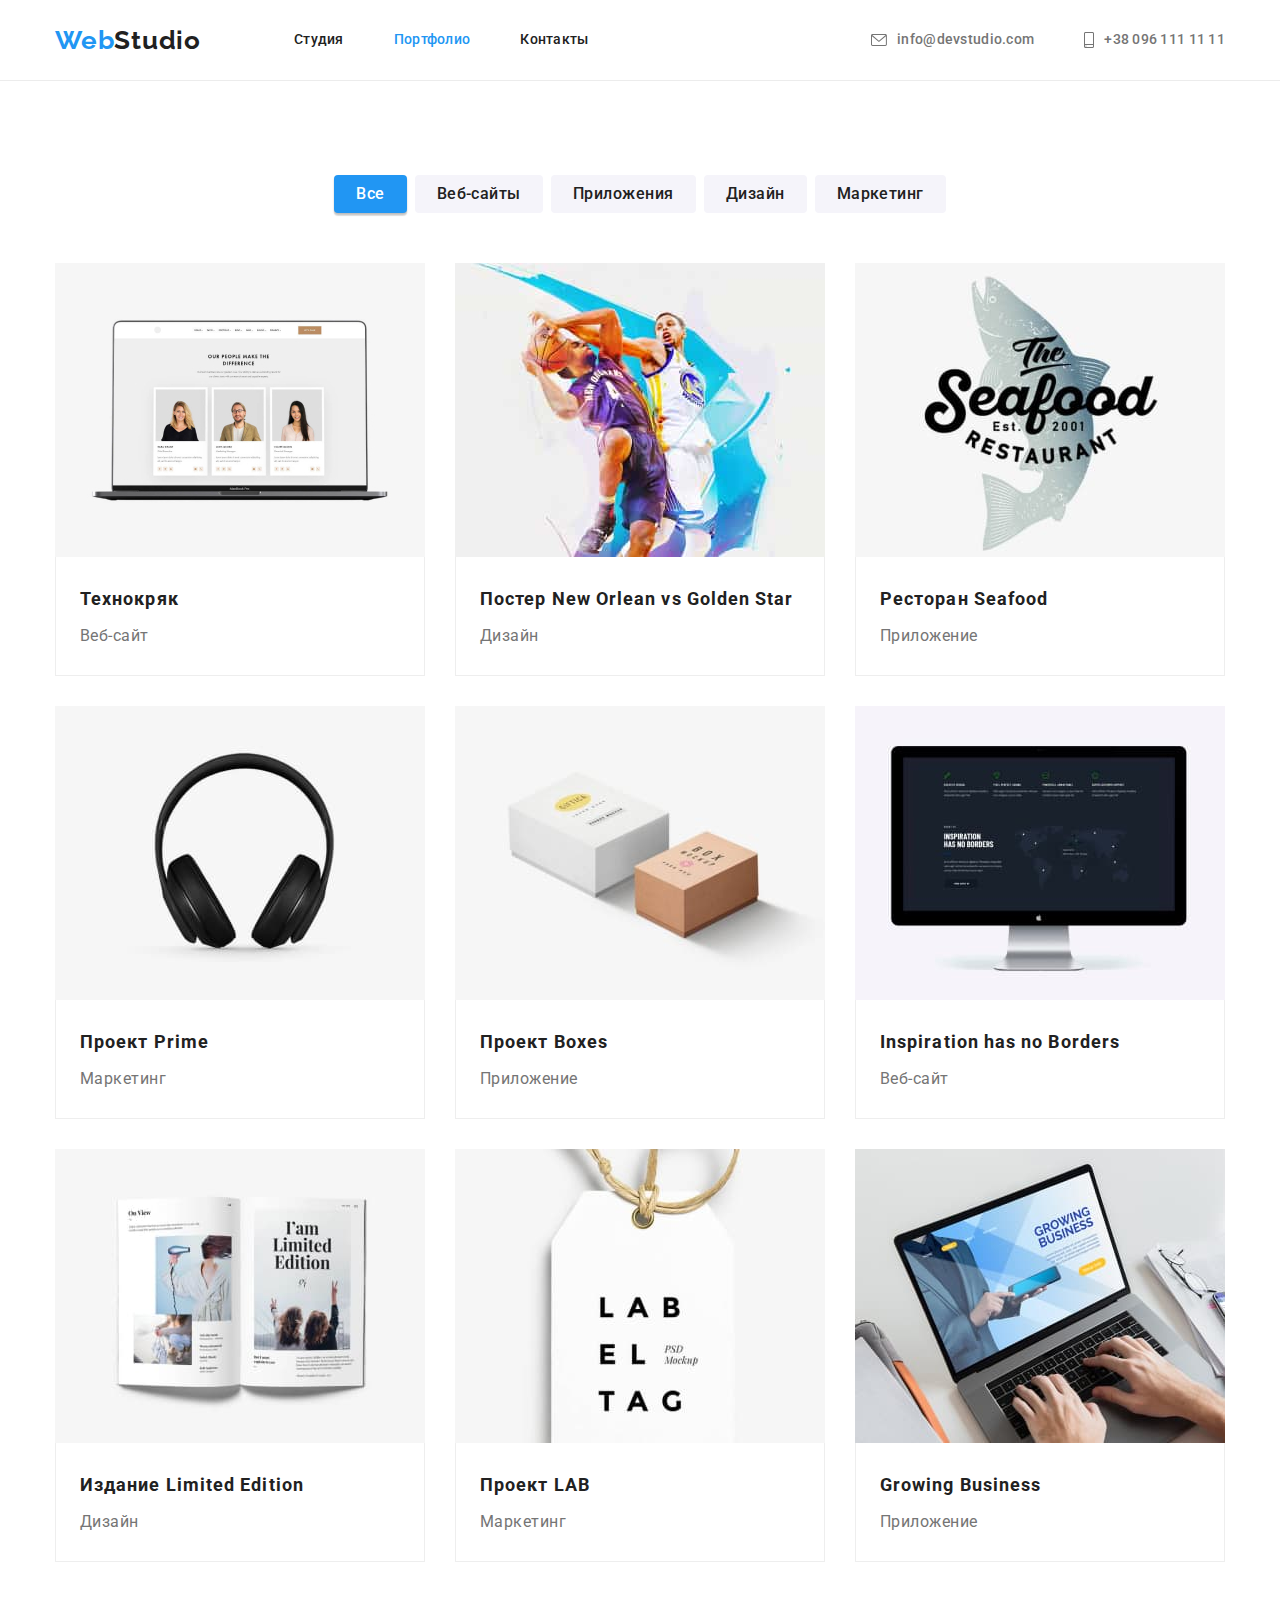
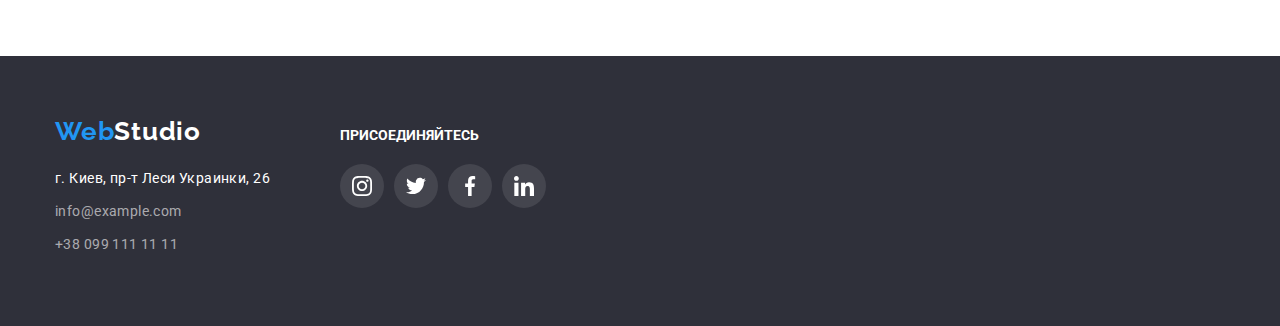
==== portfolio.html @ ba4d02d9 "Initial commit" ====
<!DOCTYPE html>
<html lang="ru">
  <head>
    <meta charset="UTF-8" />
    <meta http-equiv="X-UA-Compatible" content="IE=edge" />
    <meta name="viewport" content="width=device-width, initial-scale=1.0" />
    <title>Портфолио</title>
    <link
      href="https://fonts.googleapis.com/css2?family=Raleway:wght@700&family=Roboto:wght@400;500;700;900&display=swap"
      rel="stylesheet"
    />
    <link
      rel="stylesheet"
      href="https://cdnjs.cloudflare.com/ajax/libs/modern-normalize/1.1.0/modern-normalize.min.css"
    />
    <link rel="stylesheet" href="./css/styles.css" />
  </head>
  <body>
    <!--Шапка-->
    <header class="portfolio-header header">
      <div class="container main-info">
        <a href="./index.html" class="logo">Web<span class="studio-header">Studio</span></a>
        <nav>
          <ul class="site-nav list">
            <li class="item"><a href="./index.html" class="link">Студия</a></li>
            <li class="item"><a href="./portfolio.html" class="link current">Портфолио</a></li>
            <li class="item"><a href="" class="link">Контакты</a></li>
          </ul>
        </nav>
        <ul class="contacts-list list">
          <li class="item">
            <a href="mailto:info@devstudio.com" class="link header-contacts">
              <svg class="icon mail" width="16" height="12">
                <use href="./images/icons.svg#mail"></use>
              </svg>
              info@devstudio.com</a
            >
          </li>
          <li class="item">
            <a href="tel:+380961111111" class="link header-contacts">
              <svg class="icon phone" width="10" height="16">
                <use href="./images/icons.svg#icon-smartphone"></use>
              </svg>
              +38 096 111 11 11</a
            >
          </li>
        </ul>
      </div>
    </header>
    <!-- Основная часть -->
    <main>
      <section class="portfolio-main">
        <div class="container">
          <h1 class="visually-hidden">Портфолио</h1>
          <ul class="button-list list">
            <li class="item"><button type="button" class="active button">Все</button></li>
            <li class="item"><button type="button" class="button">Веб-сайты</button></li>
            <li class="item"><button type="button" class="button">Приложения</button></li>
            <li class="item"><button type="button" class="button">Дизайн</button></li>
            <li class="item"><button type="button" class="button">Маркетинг</button></li>
          </ul>
          <ul class="images-container list">
            <li class="images-item">
              <img class="portfolio-logos" src="./images/port1.jpg" alt="ноутбук" width="370" />
              <div class="pictures-text">
                <h2 class="tech-title">Технокряк</h2>
                <p class="tech-text">Веб-сайт</p>
              </div>
            </li>
            <li class="images-item">
              <img
                class="portfolio-logos"
                src="./images/port2.jpg"
                alt="баскетболисты"
                width="370"
              />
              <div class="pictures-text">
                <h2 class="tech-title">Постер New Orlean vs Golden Star</h2>
                <p class="tech-text">Дизайн</p>
              </div>
            </li>
            <li class="images-item">
              <img class="portfolio-logos" src="./images/port3.jpg" alt="рыба" width="370" />
              <div class="pictures-text">
                <h2 class="tech-title">Ресторан Seafood</h2>
                <p class="tech-text">Приложение</p>
              </div>
            </li>
            <li class="images-item">
              <img class="portfolio-logos" src="./images/port4.jpg" alt="наушники" width="370" />
              <div class="pictures-text">
                <h2 class="tech-title">Проект Prime</h2>
                <p class="tech-text">Маркетинг</p>
              </div>
            </li>
            <li class="images-item">
              <img class="portfolio-logos" src="./images/port5.jpg" alt="коробки" width="370" />
              <div class="pictures-text">
                <h2 class="tech-title">Проект Boxes</h2>
                <p class="tech-text">Приложение</p>
              </div>
            </li>
            <li class="images-item">
              <img
                class="portfolio-logos"
                src="./images/port6.jpg"
                alt="компьютер-моноблок"
                width="370"
              />
              <div class="pictures-text">
                <h2 class="tech-title">Inspiration has no Borders</h2>
                <p class="tech-text">Веб-сайт</p>
              </div>
            </li>
            <li class="images-item">
              <img
                class="portfolio-logos"
                src="./images/port7.jpg"
                alt="раскрытая книга"
                width="370"
              />
              <div class="pictures-text">
                <h2 class="tech-title">Издание Limited Edition</h2>
                <p class="tech-text">Дизайн</p>
              </div>
            </li>
            <li class="images-item">
              <img class="portfolio-logos" src="./images/port8.jpg" alt="бирка" width="370" />
              <div class="pictures-text">
                <h2 class="tech-title">Проект LAB</h2>
                <p class="tech-text">Маркетинг</p>
              </div>
            </li>
            <li class="images-item">
              <img
                class="portfolio-logos"
                src="./images/port9.jpg"
                alt="работа за ноубуком"
                width="370"
              />
              <div class="pictures-text">
                <h2 class="tech-title">Growing Business</h2>
                <p class="tech-text">Приложение</p>
              </div>
            </li>
          </ul>
        </div>
      </section>
    </main>
    <!--Футер -->
    <footer class="footer">
      <div class="container footer-socials">
        <div class="footer-address">
          <a href="./index.html" class="logo">Web<span class="studio-footer">Studio</span></a>
          <address class="address">
            <a
              href="http://bit.ly/3pXMvUd"
              target="_blank"
              class="location"
              rel="noopener noreferrer"
              >г. Киев, пр-т Леси Украинки, 26</a
            >
          </address>
          <ul class="footer-list">
            <li class="location-item">
              <a href="mailto:info@example.com" class="footer-contacts">info@example.com</a>
            </li>
            <li class="location-item">
              <a href="tel:+380991111111" class="footer-contacts">+38 099 111 11 11</a>
            </li>
          </ul>
        </div>
        <div class="join">
          <h2 class="join-title">Присоединяйтесь</h2>
          <ul class="socials list">
            <li class="social-item">
              <a class="social-link" href="">
                <svg class="social-icon">
                  <use href="./images/icons.svg#instagram"></use>
                </svg>
              </a>
            </li>
            <li class="social-item">
              <a class="social-link" href="">
                <svg class="social-icon">
                  <use href="./images/icons.svg#twitter"></use>
                </svg>
              </a>
            </li>
            <li class="social-item">
              <a class="social-link" href="">
                <svg class="social-icon">
                  <use href="./images/icons.svg#facebook"></use>
                </svg>
              </a>
            </li>
            <li class="social-item">
              <a class="social-link" href="">
                <svg class="social-icon">
                  <use href="./images/icons.svg#linkedin"></use>
                </svg>
              </a>
            </li>
          </ul>
        </div>
      </div>
    </footer>
  </body>
</html>
---- css/styles.css ----
:root {
  --hero-text-color: #ffffff;
  --primary-text-color: rgba(117, 117, 117, 1);
  --title-text-color: #212121;
  --accent-color: #2196f3;
  --header-bg-color: #ffffff;
  --primary-bg-color: #e5e5e5;
  --second-bg-color: #2f303a;
  --third-bg-color: #f5f4fa;
}

html {
  box-sizing: border-box;
}

/* General */
body {
  color: var(--primary-text-color);
  font-family: Roboto, sans-serif;
  font-size: 14px;
}

div {
  display: block;
}

.link {
  text-decoration: none;
}

img {
  display: block;
}

.logo {
  display: block;

  font-family: 'Raleway', sans-serif;
  font-weight: 700;
  font-size: 26px;
  line-height: 1.19;
  letter-spacing: 0.03em;
  color: var(--accent-color);
  text-decoration: none;
}

.button:hover,
.button:focus {
  box-shadow: 0px 3px 1px rgba(0, 0, 0, 0.1), 0px 1px 2px rgba(0, 0, 0, 0.08),
    0px 2px 2px rgba(0, 0, 0, 0.12);
  background-color: var(--accent-color);
  color: var(--header-bg-color);
}

.header {
  color: var(--header-bg-color);
}

.header-contacts {
  display: flex;
  align-items: center;

  font-weight: 500;
  font-size: 14px;
  line-height: 1.14;
  letter-spacing: 0.02em;
  color: var(--primary-text-color);
}

.visually-hidden {
  position: absolute;
  width: 1px;
  height: 1px;
  margin: -1px;
  border: 0;
  padding: 0;
  white-space: nowrap;
  clip-path: inset(100%);
  clip: rect(0 0 0 0);
  overflow: hidden;
}

.footer-contacts:hover,
.footer-contacts:focus,
.header-contacts:hover,
.header-contacts:focus {
  color: var(--accent-color);
}

.list,
.team-list,
.features-list,
.footer-list {
  list-style: none;
  padding: 0;
  margin: 0;
}

h1 {
  font-weight: 900;
  font-size: 44px;
  line-height: 1.36;
  text-align: center;
  letter-spacing: 0.06em;
  text-transform: uppercase;
}

h2 {
  font-weight: 700;
  color: var(--title-text-color);
}

p,
h1,
h2,
h3,
h4,
h5,
h6 {
  margin: 0;
  padding: 0;
}

ul {
  margin: 0;
}

.container {
  margin-left: auto;
  margin-right: auto;
  width: 1200px;
  padding-left: 15px;
  padding-right: 15px;
}

.images-container {
  display: flex;
  flex-wrap: wrap;
}

.images-item {
  width: calc((100% - 60px) / 3);
  margin-right: 30px;
  margin-bottom: 30px;
}

.images-item:hover {
  box-shadow: 0px 1px 1px rgba(0, 0, 0, 0.12), 0px 4px 4px rgba(0, 0, 0, 0.06),
    1px 4px 6px rgba(0, 0, 0, 0.16);
}

.images-item:nth-child(3n) {
  margin-right: 0;
}

.images-item:nth-last-child(-n + 3) {
  margin-bottom: 0;
}

/* Studia */

/* Header */
.studio-header {
  color: var(--title-text-color);
}

/* Main Info */

.main-info {
  display: flex;
  align-items: center;
}

/* Site nav */
.site-nav {
  display: flex;
  margin-left: 93px;
}

.site-nav .item + .item {
  margin-left: 50px;
}

.site-nav .link {
  display: block;
  padding-top: 32px;
  padding-bottom: 32px;
  color: var(--title-text-color);
  font-weight: 500;
  font-size: 14px;
  line-height: 1.14;
  letter-spacing: 0.02em;
}

.site-nav .link:hover,
.site-nav .link:focus {
  color: var(--accent-color);
}

.site-nav .link.current {
  color: var(--accent-color);
}

/* Contacts-list */

.contacts-list {
  display: flex;
  margin-left: auto;
}

.contacts-list .header-contacts {
  fill: var(--primary-text-color);
}

.contacts-list .item + .item {
  margin-left: 50px;
}

.contacts-list .header-contacts:hover,
.contacts-list .header-contacts:focus {
  fill: var(--accent-color);
}

/* Hero */
.hero {
  background-color: var(--second-bg-color);
  text-align: center;
  padding: 200px 0;
}

.overlay {
  max-width: 1600px;
  min-height: 600px;
  margin-left: auto;
  margin-right: auto;
  background-image: linear-gradient(to right, rgba(47, 48, 58, 0.4), rgba(47, 48, 58, 0.4)),
    url(../images/hero-bg.jpg);
  background-repeat: no-repeat;
  background-position: center;
  background-size: cover;
}

.hero-title {
  color: var(--hero-text-color);
  margin: 0 auto 30px;
}

/* Features */

.features-list .title,
.title {
  color: var(--title-text-color);
}

.features-thumb {
  display: flex;
  margin-bottom: 30px;
  height: 120px;
  background-color: var(--third-bg-color);
  border-radius: 4px;
  align-items: center;
  justify-content: center;
}

.icon {
  margin-right: 10px;
  align-self: center;
}

.svg-main {
  width: 70px;
  height: 70px;
}

.features-list {
  display: flex;
}

.features-item:not(:last-child) {
  margin-right: 30px;
}

.features-item {
  width: calc((100%-90) / 4);
}

.title {
  margin-bottom: 10px;
  text-align: center;
  font-weight: 500;
  font-size: 16px;
  line-height: 1.18;
  letter-spacing: 0.03em;
}

.human {
  display: block;
}

.title-features {
  color: var(--title-text-color);
  font-weight: 700;
  font-size: 14px;
  line-height: 1.14;
  letter-spacing: 0.03em;
  text-transform: uppercase;
  margin-top: 0;
  margin-bottom: 10px;
}

.features-text {
  font-size: 14px;
  line-height: 1.71;
}

.team-text {
  padding-bottom: 16px;
  font-size: 16px;
  line-height: 1.18;
  letter-spacing: 0.03em;
  text-align: center;
}

/* Pictures */

.images-list {
  display: flex;
}

.picture-item {
  width: calc((100%-60) / 3);
}

.picture-item:not(:last-child) {
  margin-right: 30px;
}

.direction {
  display: flex;
  flex-direction: column;
}

/* Section */

.section-first {
  padding-top: 94px;
  padding-bottom: 94px;
}

.section-second {
  padding-bottom: 94px;
}

.section-title {
  color: var(--title-text-color);
  font-weight: 700;
  font-size: 36px;
  line-height: 1.16;
  text-align: center;
  letter-spacing: 0.03em;

  margin-bottom: 50px;
}

.team-section {
  background-color: var(--third-bg-color);
  padding-top: 94px;
  padding-bottom: 94px;
}

/* Team */

.team-list {
  display: flex;
}

.teammate {
  width: calc((100%-90) / 4);
  background-color: #ffffff;
  box-shadow: 0px 1px 3px rgba(0, 0, 0, 0.12), 0px 1px 1px rgba(0, 0, 0, 0.14),
    0px 2px 1px rgba(0, 0, 0, 0.2);
}

.teammate:not(:last-child) {
  margin-right: 30px;
}

.pictures-text {
  padding: 24px 24px;
  border-left: 1px solid #eeeeee;
  border-right: 1px solid #eeeeee;
  border-bottom: 1px solid #eeeeee;
}

.description {
  padding-top: 30px;
  padding-bottom: 30px;
}

.team-soc-list {
  display: flex;
  justify-content: center;
}

.team-soc-item {
  width: 44px;
  height: 44px;
  margin-left: 10px;
}

.team-soc-item:first-child {
  margin-left: 0;
}

.team-soc-link {
  display: flex;
  align-items: center;
  justify-content: center;
  width: 100%;
  height: 100%;
  border-radius: 50%;
  fill: #afb1b8;
}

.team-soc-link:hover,
.team-soc-link:focus {
  background-color: var(--accent-color);
  fill: var(--header-bg-color);
}

/* CLients */

.clients {
  padding-top: 94px;
  padding-bottom: 94px;
}

.clients-list {
  display: flex;
}

.clients-item:not(:last-child) {
  margin-right: 30px;
}

.clients-link {
  display: flex;
  width: 170px;
  height: 92px;
  justify-content: center;
  align-items: center;
  border-radius: 4px;
  border: 1px solid #afb1b8;
  fill: #afb1b8;
}

.clients-link:hover {
  border: 1px solid var(--accent-color);
}

.clients-logo {
  width: 106px;
  height: 60px;
}

.clients-link:hover {
  fill: var(--accent-color);
}

/* Studio-Button */

.button.primary {
  min-width: 200px;
  font-weight: 700;
  font-size: 16px;
  line-height: 1.87;
  align-items: center;
  text-align: center;
  letter-spacing: 0.06em;

  color: var(--hero-text-color);
  background-color: var(--accent-color);
  box-shadow: 0px 4px 4px rgba(0, 0, 0, 0.15);

  cursor: pointer;
  border-radius: 4px;
  padding: 10px 32px;
}

/* Portfolio */

.portfolio-header {
  border-bottom: 1px solid #ececec;
}

.portfolio-main {
  background-color: var(--header-bg-color);
  padding-top: 94px;
  padding-bottom: 94px;
}

.button-list {
  display: flex;
  justify-content: center;
  margin-bottom: 50px;
}

.button {
  display: inline-block;
  border: 0;
  font-family: inherit;
  color: var(--title-text-color);
  background-color: var(--third-bg-color);
  font-weight: 500;
  font-size: 16px;
  line-height: 1.62;
  text-align: center;
  letter-spacing: 0.03em;
  cursor: pointer;
  border-radius: 4px;
  padding: 6px 22px;
}

.active {
  box-shadow: 0px 3px 1px rgba(0, 0, 0, 0.1), 0px 1px 2px rgba(0, 0, 0, 0.08),
    0px 2px 2px rgba(0, 0, 0, 0.12);
  color: #ffffff;
  background-color: #2196f3;
}

.button-list .item + .item {
  margin-left: 8px;
}

.button-list {
  display: flex;
  justify-content: center;
  margin-bottom: 50px;
}

.tech-title {
  margin-bottom: 4px;

  font-weight: 700;
  font-size: 18px;
  line-height: 2;
  letter-spacing: 0.06em;
  color: var(--title-text-color);
}

.tech-text {
  margin-bottom: 0;
  margin-top: 0;
  font-size: 16px;
  line-height: 1.88;
  letter-spacing: 0.03em;
  color: var(--primary-text-color);
}

/* Footer */

.footer-contacts {
  color: rgba(255, 255, 255, 0.6);
  font-style: normal;
  font-size: 14px;
  line-height: 1.71;
  letter-spacing: 0.03em;
  text-decoration: none;
}

.footer-address {
  margin-right: 70px;
}

.studio-footer {
  color: var(--hero-text-color);
}

.footer {
  background-color: var(--second-bg-color);
  padding-top: 60px;
  padding-bottom: 60px;
}

.location {
  display: inline-block;
  margin-top: 20px;
  margin-bottom: 9px;
  color: var(--header-bg-color);
  font-style: normal;
  font-size: 14px;
  line-height: 1.71;
  letter-spacing: 0.03em;
  text-decoration: none;
}

.container > .logo-item {
  display: inline-block;
  margin-bottom: 20px;
}

.container > .logo {
  display: inline-block;
}

.location-item {
  margin-bottom: 9px;
}

.join-title {
  margin-bottom: 20px;
  font-weight: 700;
  line-height: 1.14;
  font-size: 14px;
  text-transform: uppercase;
  color: var(--header-bg-color);
}

.socials {
  display: flex;
}

.footer-socials {
  display: flex;
  align-items: baseline;
}

.socials .social-item + .social-item {
  margin-left: 10px;
}

.social-link {
  display: flex;
  align-items: center;
  justify-content: center;
  width: 44px;
  height: 44px;
  border-radius: 50%;
  background-color: rgba(255, 255, 255, 0.1);
}

.social-link:hover {
  background-color: var(--accent-color);
  fill: var(--header-bg-color);
}

.social-icon {
  width: 20px;
  height: 20px;
  fill: var(--hero-text-color);
}
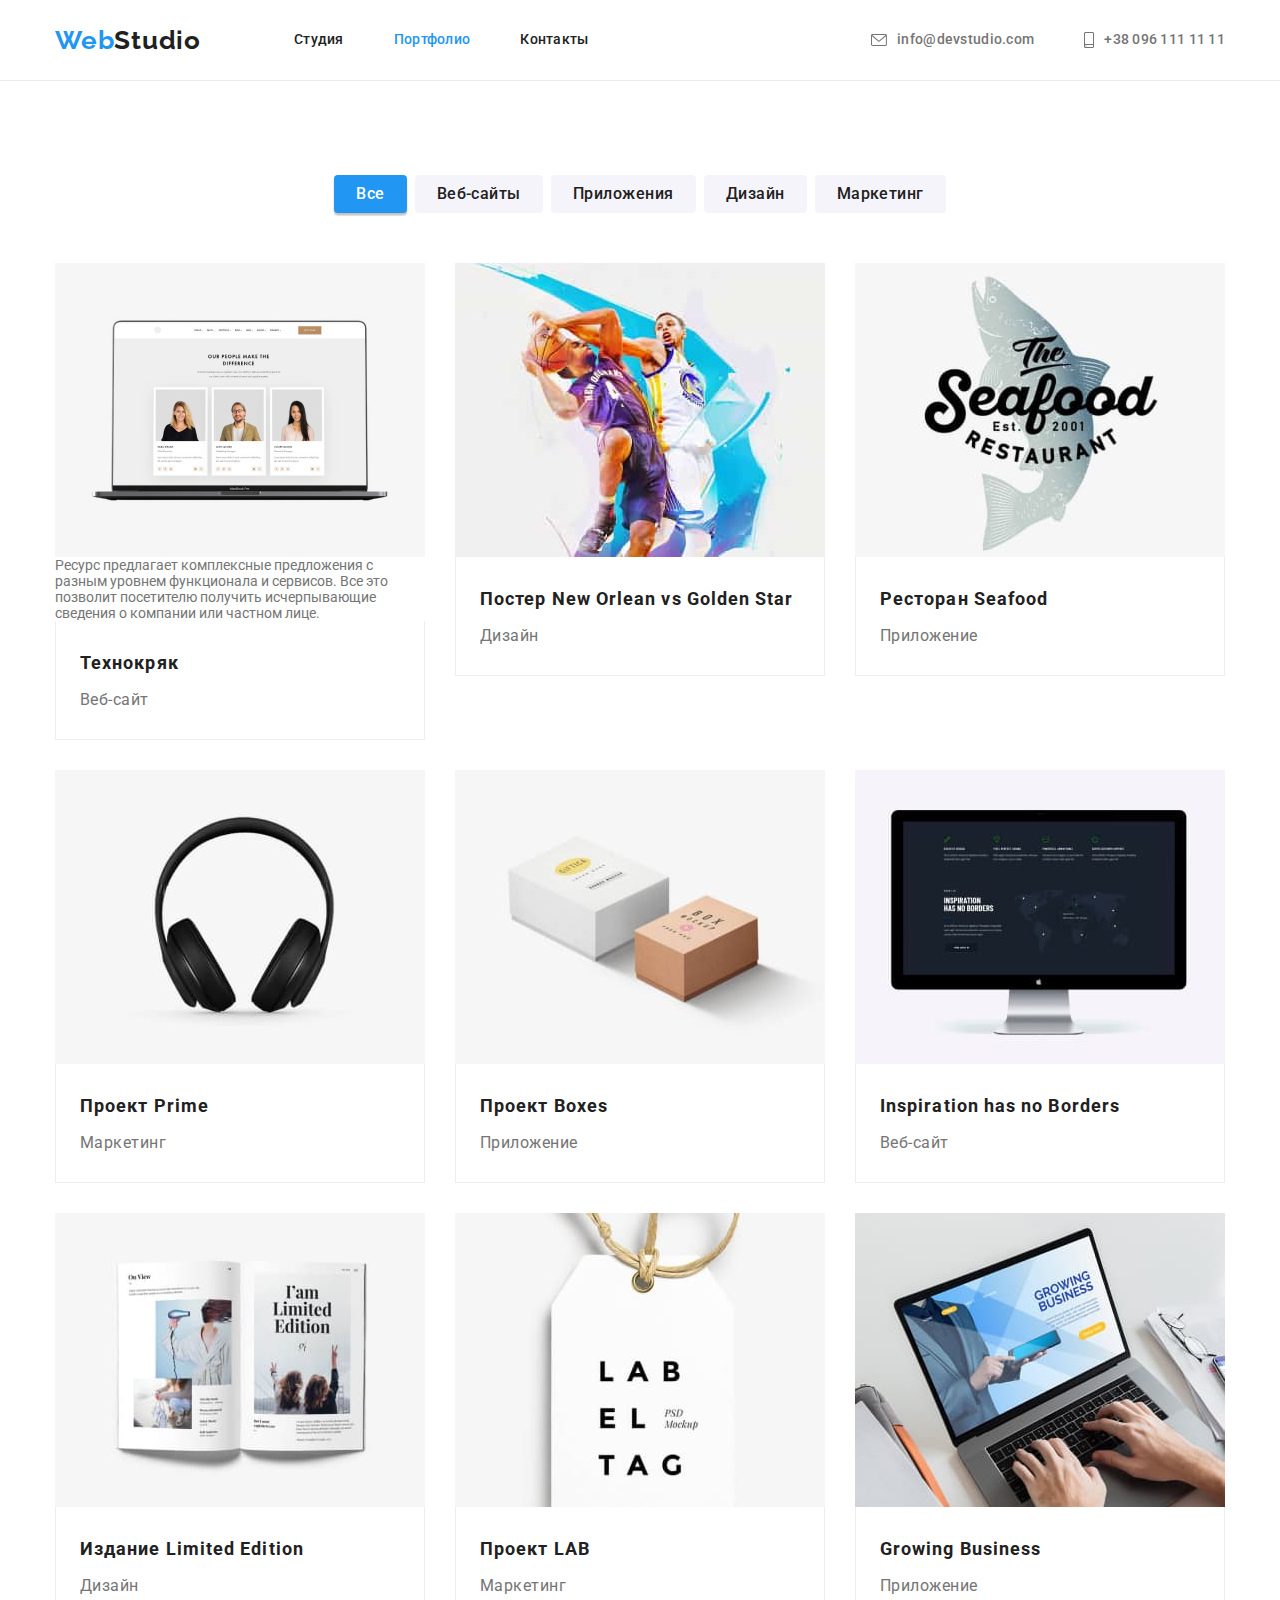
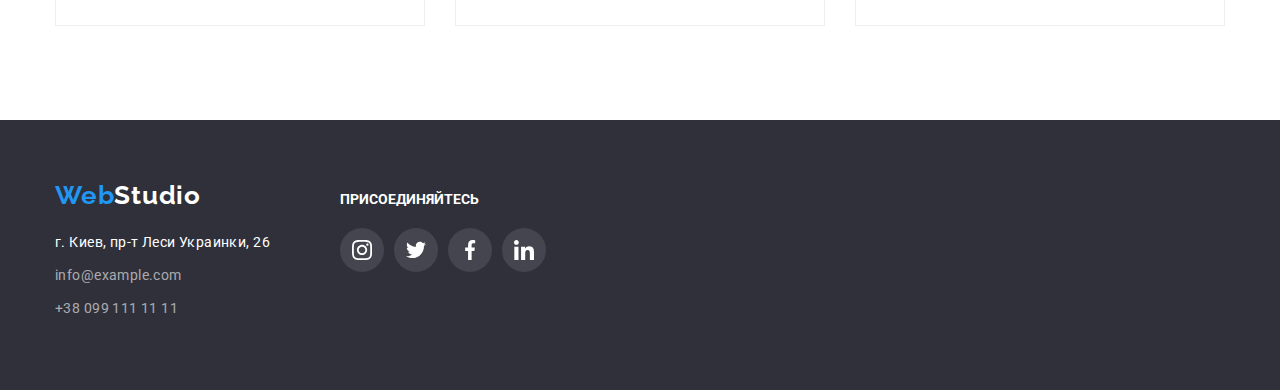
==== commit f05c25a7: "finished modal window" ====
--- a/portfolio.html
+++ b/portfolio.html
@@ -61,7 +61,16 @@
           </ul>
           <ul class="images-container list">
             <li class="images-item">
-              <img class="portfolio-logos" src="./images/port1.jpg" alt="ноутбук" width="370" />
+              <div class="overlay-thumb">
+                <img class="portfolio-logos" src="./images/port1.jpg" alt="ноутбук" width="370" />
+                <div class="overlay-cover">
+                  <p class="overlay-text">
+                    Ресурс предлагает комплексные предложения с разным уровнем функционала и
+                    сервисов. Все это позволит посетителю получить исчерпывающие сведения о компании
+                    или частном лице.
+                  </p>
+                </div>
+              </div>
               <div class="pictures-text">
                 <h2 class="tech-title">Технокряк</h2>
                 <p class="tech-text">Веб-сайт</p>
--- a/css/styles.css
+++ b/css/styles.css
@@ -340,6 +340,36 @@
   flex-direction: column;
 }
 
+.image-thumb {
+  position: relative;
+}
+
+.box-2 {
+  margin: 0 auto;
+  position: absolute;
+  bottom: 0;
+  width: 370px;
+  height: 70px;
+
+  background: rgba(47, 48, 58, 0.8);
+  color: var(--header-bg-color);
+}
+
+.thumb-title {
+  position: absolute;
+  font-family: 'Roboto';
+  font-style: normal;
+  font-weight: 700;
+
+  text-align: center;
+  letter-spacing: 0.03em;
+  text-transform: uppercase;
+
+  top: 50%;
+  left: 50%;
+  transform: translate(-50%, -50%);
+}
+
 /* Section */
 
 .section-first {
@@ -649,3 +679,78 @@
   height: 20px;
   fill: var(--hero-text-color);
 }
+
+/*------------Overlay---------- */
+
+/* .overlay-thumb {
+  position: relative;
+}
+
+.overlay-cover {
+  position: absolute;
+  top: 0;
+  width: 100%;
+  height: 100%;
+  background: rgba(33, 150, 243, 0.9);
+}
+
+.overlay-text {
+  text-align: center;
+
+  font-size: 18px;
+  line-height: 28px;
+  letter-spacing: 0.03em;
+  color: #ffffff;
+} */
+
+/*------------------ Модальнок Окно-------------------------- */
+
+.backdrop {
+  position: fixed;
+  top: 0;
+  left: 0;
+
+  width: 100%;
+  height: 100%;
+
+  background: rgba(0, 0, 0, 0.2);
+}
+
+.backdrop.is-hidden {
+  opacity: 0;
+  pointer-events: none;
+}
+
+.modal {
+  position: absolute;
+  top: 50%;
+  left: 50%;
+  transform: translate(-50%, -50%);
+
+  min-height: 581px;
+  min-width: 528px;
+
+  background: #ffffff;
+}
+
+.close-button {
+  position: absolute;
+  display: inline-flex;
+  top: 8px;
+  right: 8px;
+  border-radius: 50%;
+  width: 30px;
+  height: 30px;
+
+  justify-content: center;
+  align-items: center;
+  cursor: pointer;
+
+  background: var(--header-bg-color);
+  border: 1px solid rgba(0, 0, 0, 0.1);
+}
+
+.close-icon {
+  width: 11px;
+  height: 11px;
+}
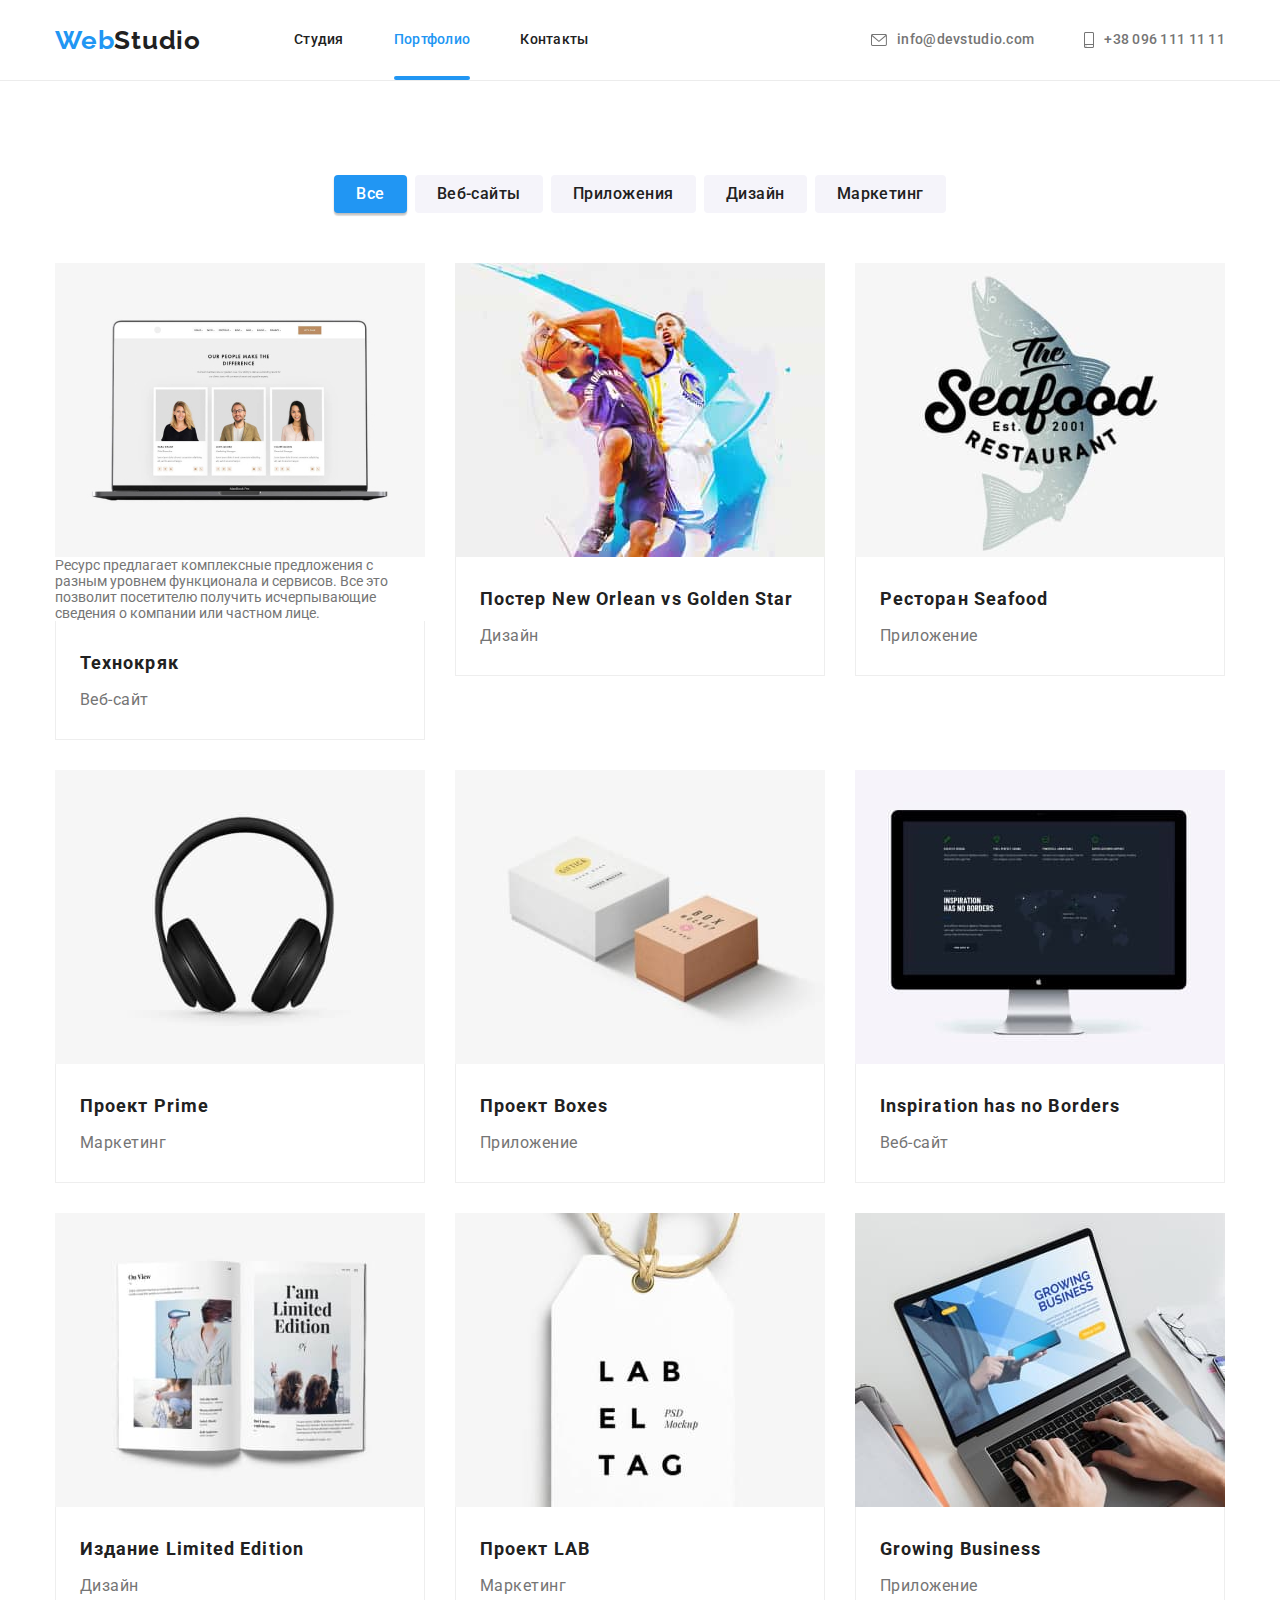
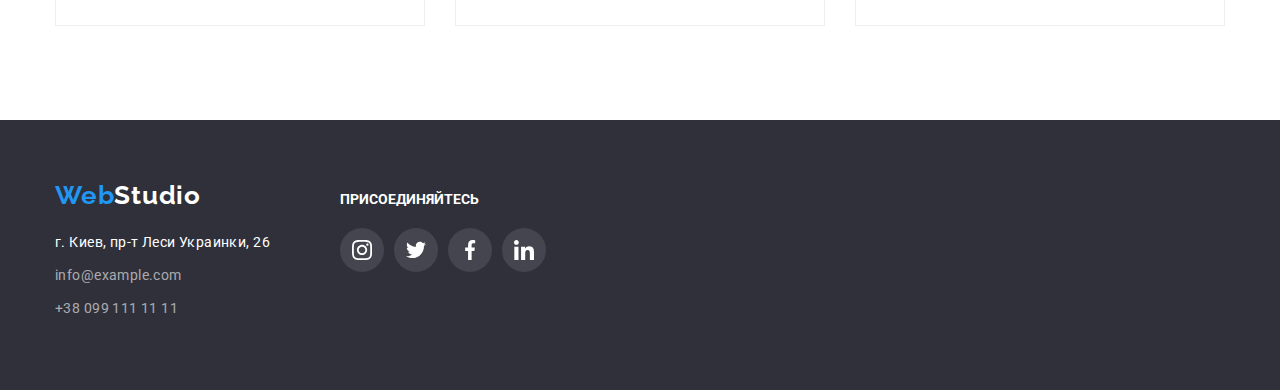
==== commit 5ddef7f2: "finished Studio-Page" ====
--- a/portfolio.html
+++ b/portfolio.html
@@ -23,7 +23,9 @@
         <nav>
           <ul class="site-nav list">
             <li class="item"><a href="./index.html" class="link">Студия</a></li>
-            <li class="item"><a href="./portfolio.html" class="link current">Портфолио</a></li>
+            <li class="item">
+              <a href="./portfolio.html" class="link current">Портфолио</a>
+            </li>
             <li class="item"><a href="" class="link">Контакты</a></li>
           </ul>
         </nav>
--- a/css/styles.css
+++ b/css/styles.css
@@ -199,6 +199,21 @@
 
 .site-nav .link.current {
   color: var(--accent-color);
+  position: relative;
+}
+
+.current::after {
+  position: absolute;
+  content: '';
+  bottom: 0;
+
+  display: block;
+  border-radius: 2px;
+
+  width: 100%;
+  height: 4px;
+
+  background: #2196f3;
 }
 
 /* Contacts-list */
@@ -344,9 +359,10 @@
   position: relative;
 }
 
-.box-2 {
+.box-1 {
+  position: absolute;
   margin: 0 auto;
-  position: absolute;
+
   bottom: 0;
   width: 370px;
   height: 70px;
@@ -355,19 +371,39 @@
   color: var(--header-bg-color);
 }
 
+.box-2 {
+  position: absolute;
+
+  bottom: 0;
+  width: 370px;
+  height: 70px;
+
+  background: rgba(47, 48, 58, 0.8);
+  color: var(--header-bg-color);
+}
+
+.box-3 {
+  position: absolute;
+
+  bottom: 0;
+  width: 370px;
+  height: 70px;
+
+  background: rgba(47, 48, 58, 0.8);
+  color: var(--header-bg-color);
+}
+
 .thumb-title {
-  position: absolute;
-  font-family: 'Roboto';
-  font-style: normal;
+  padding-top: 27px;
+  padding-bottom: 27px;
+
   font-weight: 700;
-
-  text-align: center;
+  font-size: 14px;
+  line-height: 1.14;
+  text-align: center;
+
   letter-spacing: 0.03em;
   text-transform: uppercase;
-
-  top: 50%;
-  left: 50%;
-  transform: translate(-50%, -50%);
 }
 
 /* Section */
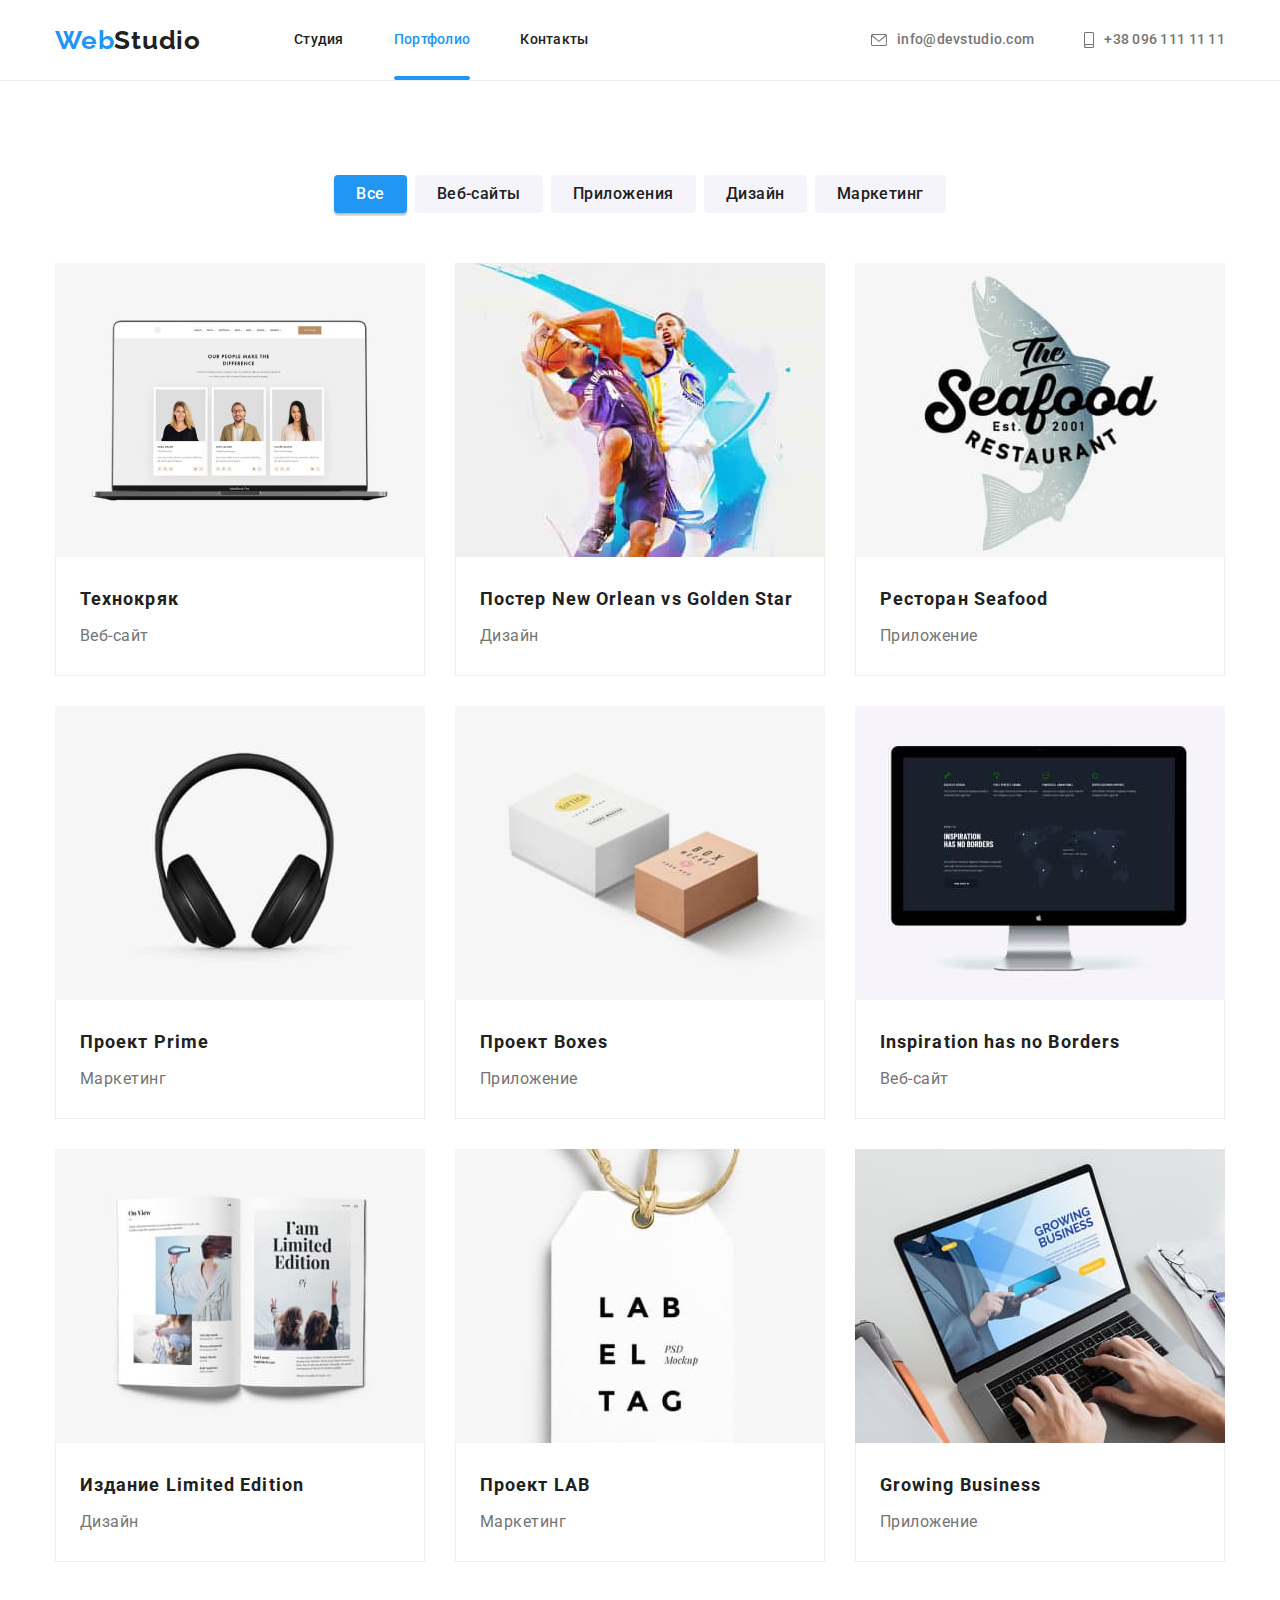
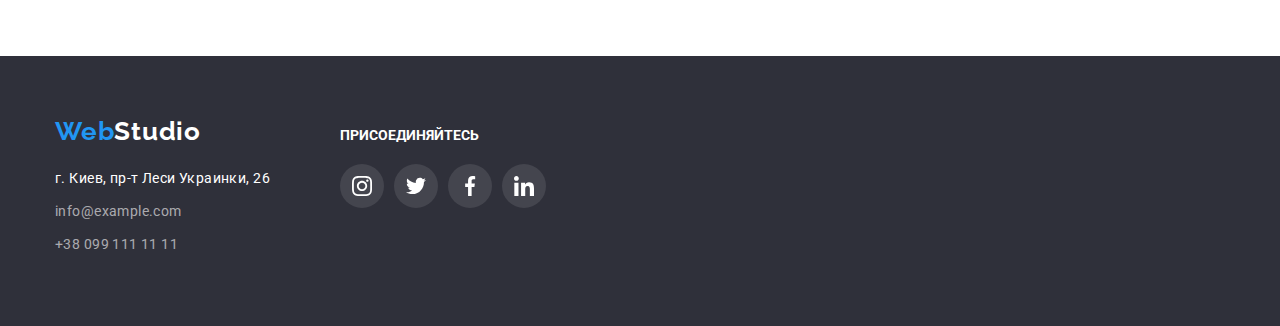
==== commit 294843ea: "finished overlay" ====
--- a/portfolio.html
+++ b/portfolio.html
@@ -63,7 +63,7 @@
           </ul>
           <ul class="images-container list">
             <li class="images-item">
-              <div class="overlay-thumb">
+              <div class="img-thumb">
                 <img class="portfolio-logos" src="./images/port1.jpg" alt="ноутбук" width="370" />
                 <div class="overlay-cover">
                   <p class="overlay-text">
@@ -79,76 +79,155 @@
               </div>
             </li>
             <li class="images-item">
-              <img
-                class="portfolio-logos"
-                src="./images/port2.jpg"
-                alt="баскетболисты"
-                width="370"
-              />
+              <div class="img-thumb">
+                <img
+                  class="portfolio-logos"
+                  src="./images/port2.jpg"
+                  alt="баскетболисты"
+                  width="370"
+                />
+                <div class="overlay-cover">
+                  <p class="overlay-text">
+                    Ресурс предлагает комплексные предложения с разным уровнем функционала и
+                    сервисов. Все это позволит посетителю получить исчерпывающие сведения о компании
+                    или частном лице.
+                  </p>
+                </div>
+              </div>
               <div class="pictures-text">
                 <h2 class="tech-title">Постер New Orlean vs Golden Star</h2>
                 <p class="tech-text">Дизайн</p>
               </div>
             </li>
             <li class="images-item">
-              <img class="portfolio-logos" src="./images/port3.jpg" alt="рыба" width="370" />
+              <div class="img-thumb">
+                <img class="portfolio-logos" src="./images/port3.jpg" alt="рыба" width="370" />
+                <div class="overlay-cover">
+                  <p class="overlay-text">
+                    Ресурс предлагает комплексные предложения с разным уровнем функционала и
+                    сервисов. Все это позволит посетителю получить исчерпывающие сведения о компании
+                    или частном лице.
+                  </p>
+                </div>
+              </div>
+
               <div class="pictures-text">
                 <h2 class="tech-title">Ресторан Seafood</h2>
                 <p class="tech-text">Приложение</p>
               </div>
             </li>
             <li class="images-item">
-              <img class="portfolio-logos" src="./images/port4.jpg" alt="наушники" width="370" />
+              <div class="img-thumb">
+                <img class="portfolio-logos" src="./images/port4.jpg" alt="наушники" width="370" />
+                <div class="overlay-cover">
+                  <p class="overlay-text">
+                    Ресурс предлагает комплексные предложения с разным уровнем функционала и
+                    сервисов. Все это позволит посетителю получить исчерпывающие сведения о компании
+                    или частном лице.
+                  </p>
+                </div>
+              </div>
+
               <div class="pictures-text">
                 <h2 class="tech-title">Проект Prime</h2>
                 <p class="tech-text">Маркетинг</p>
               </div>
             </li>
             <li class="images-item">
-              <img class="portfolio-logos" src="./images/port5.jpg" alt="коробки" width="370" />
+              <div class="img-thumb">
+                <img class="portfolio-logos" src="./images/port5.jpg" alt="коробки" width="370" />
+                <div class="overlay-cover">
+                  <p class="overlay-text">
+                    Ресурс предлагает комплексные предложения с разным уровнем функционала и
+                    сервисов. Все это позволит посетителю получить исчерпывающие сведения о компании
+                    или частном лице.
+                  </p>
+                </div>
+              </div>
+
               <div class="pictures-text">
                 <h2 class="tech-title">Проект Boxes</h2>
                 <p class="tech-text">Приложение</p>
               </div>
             </li>
             <li class="images-item">
-              <img
-                class="portfolio-logos"
-                src="./images/port6.jpg"
-                alt="компьютер-моноблок"
-                width="370"
-              />
+              <div class="img-thumb">
+                <img
+                  class="portfolio-logos"
+                  src="./images/port6.jpg"
+                  alt="компьютер-моноблок"
+                  width="370"
+                />
+                <div class="overlay-cover">
+                  <p class="overlay-text">
+                    Ресурс предлагает комплексные предложения с разным уровнем функционала и
+                    сервисов. Все это позволит посетителю получить исчерпывающие сведения о компании
+                    или частном лице.
+                  </p>
+                </div>
+              </div>
+
               <div class="pictures-text">
                 <h2 class="tech-title">Inspiration has no Borders</h2>
                 <p class="tech-text">Веб-сайт</p>
               </div>
             </li>
             <li class="images-item">
-              <img
-                class="portfolio-logos"
-                src="./images/port7.jpg"
-                alt="раскрытая книга"
-                width="370"
-              />
+              <div class="img-thumb">
+                <img
+                  class="portfolio-logos"
+                  src="./images/port7.jpg"
+                  alt="раскрытая книга"
+                  width="370"
+                />
+                <div class="overlay-cover">
+                  <p class="overlay-text">
+                    Ресурс предлагает комплексные предложения с разным уровнем функционала и
+                    сервисов. Все это позволит посетителю получить исчерпывающие сведения о компании
+                    или частном лице.
+                  </p>
+                </div>
+              </div>
+
               <div class="pictures-text">
                 <h2 class="tech-title">Издание Limited Edition</h2>
                 <p class="tech-text">Дизайн</p>
               </div>
             </li>
             <li class="images-item">
-              <img class="portfolio-logos" src="./images/port8.jpg" alt="бирка" width="370" />
+              <div class="img-thumb">
+                <img class="portfolio-logos" src="./images/port8.jpg" alt="бирка" width="370" />
+                <div class="overlay-cover">
+                  <p class="overlay-text">
+                    Ресурс предлагает комплексные предложения с разным уровнем функционала и
+                    сервисов. Все это позволит посетителю получить исчерпывающие сведения о компании
+                    или частном лице.
+                  </p>
+                </div>
+              </div>
+
               <div class="pictures-text">
                 <h2 class="tech-title">Проект LAB</h2>
                 <p class="tech-text">Маркетинг</p>
               </div>
             </li>
             <li class="images-item">
-              <img
-                class="portfolio-logos"
-                src="./images/port9.jpg"
-                alt="работа за ноубуком"
-                width="370"
-              />
+              <div class="img-thumb">
+                <img
+                  class="portfolio-logos"
+                  src="./images/port9.jpg"
+                  alt="работа за ноубуком"
+                  width="370"
+                />
+                <div class="overlay-cover">
+                  <p class="overlay-text">
+                    Ресурс предлагает комплексные предложения с разным уровнем функционала и
+                    сервисов. Все это позволит посетителю получить исчерпывающие сведения о компании
+                    или частном лице.
+                  </p>
+                </div>
+              </div>
+
               <div class="pictures-text">
                 <h2 class="tech-title">Growing Business</h2>
                 <p class="tech-text">Приложение</p>
--- a/css/styles.css
+++ b/css/styles.css
@@ -718,26 +718,35 @@
 
 /*------------Overlay---------- */
 
-/* .overlay-thumb {
+.img-thumb {
   position: relative;
+  overflow: hidden;
 }
 
 .overlay-cover {
   position: absolute;
   top: 0;
+  left: 0;
+  padding: 63px 24px;
+
   width: 100%;
   height: 100%;
   background: rgba(33, 150, 243, 0.9);
+
+  transform: translateY(100%);
+  transition: transform 250ms cubic-bezier(0.4, 0, 0.2, 1);
+}
+
+.images-item:hover .overlay-cover {
+  transform: translateY(0);
 }
 
 .overlay-text {
-  text-align: center;
-
   font-size: 18px;
-  line-height: 28px;
+  line-height: 1.55;
   letter-spacing: 0.03em;
   color: #ffffff;
-} */
+}
 
 /*------------------ Модальнок Окно-------------------------- */
 
